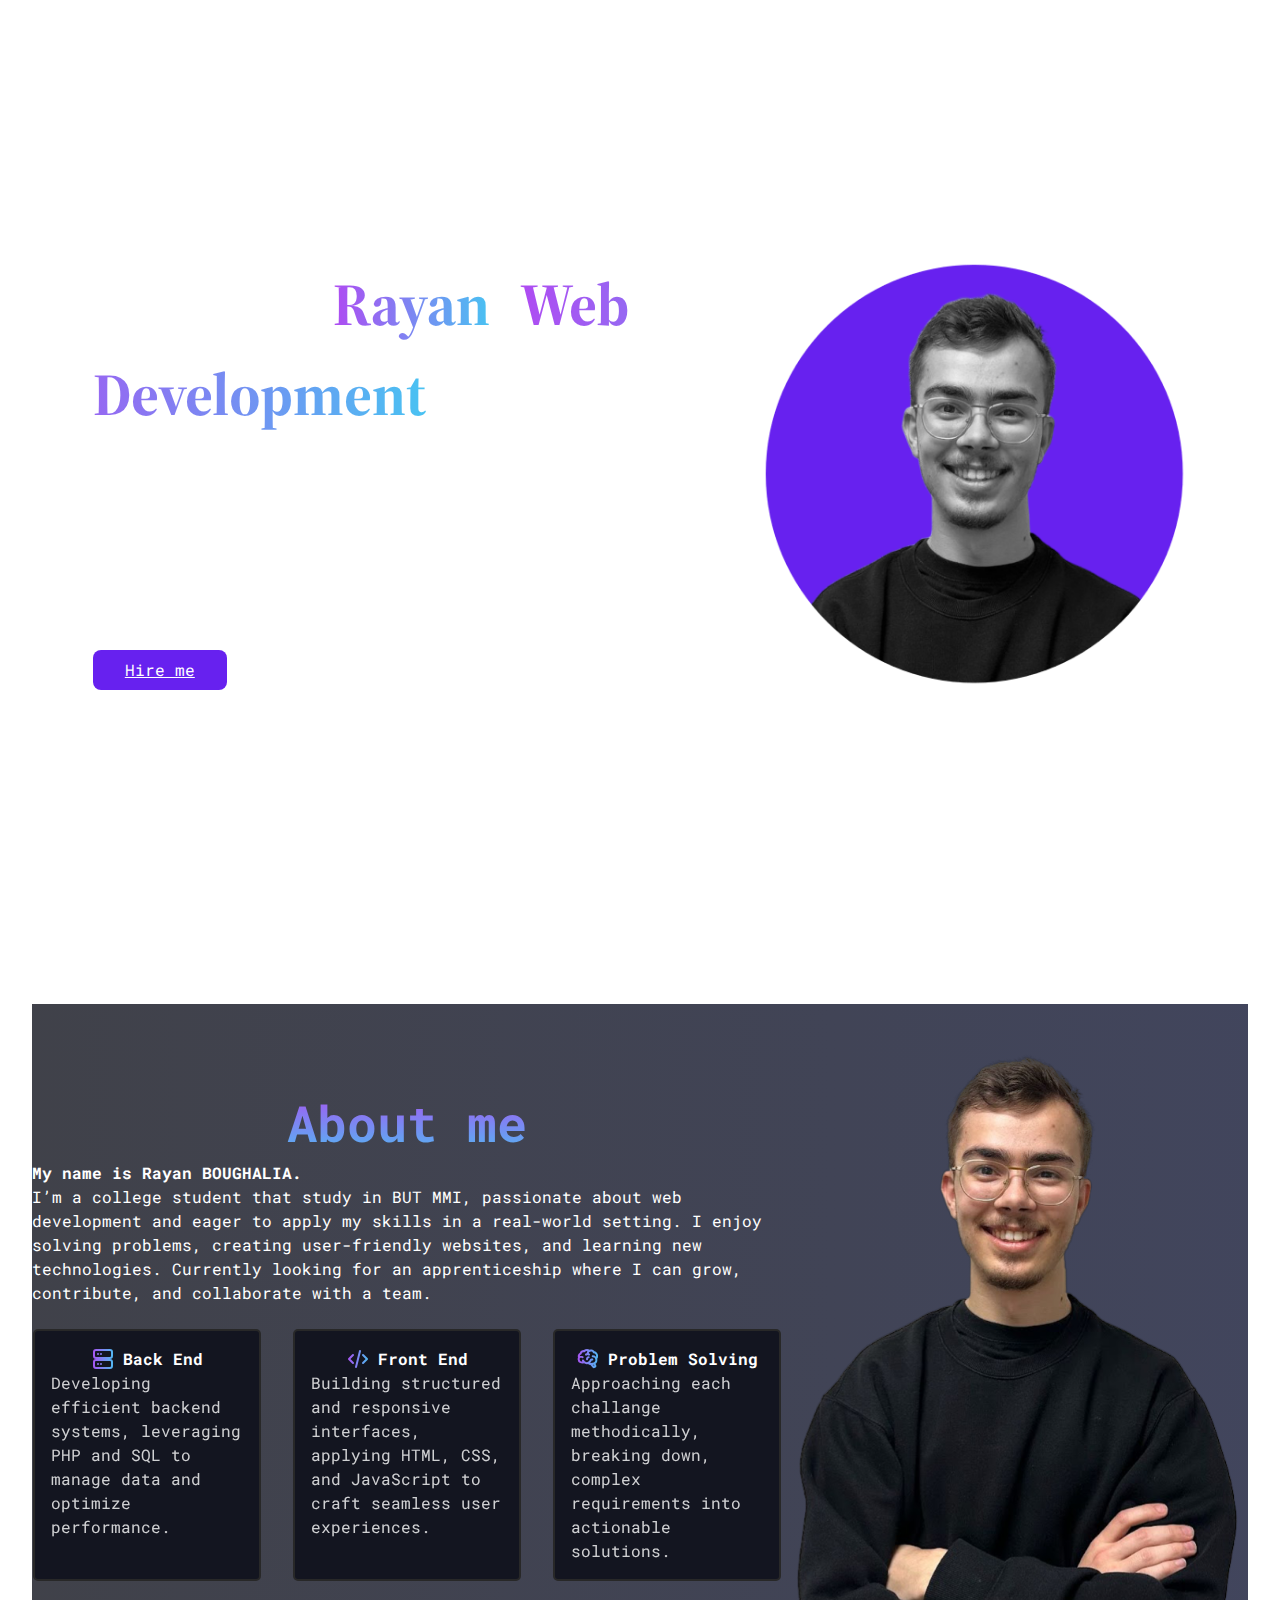
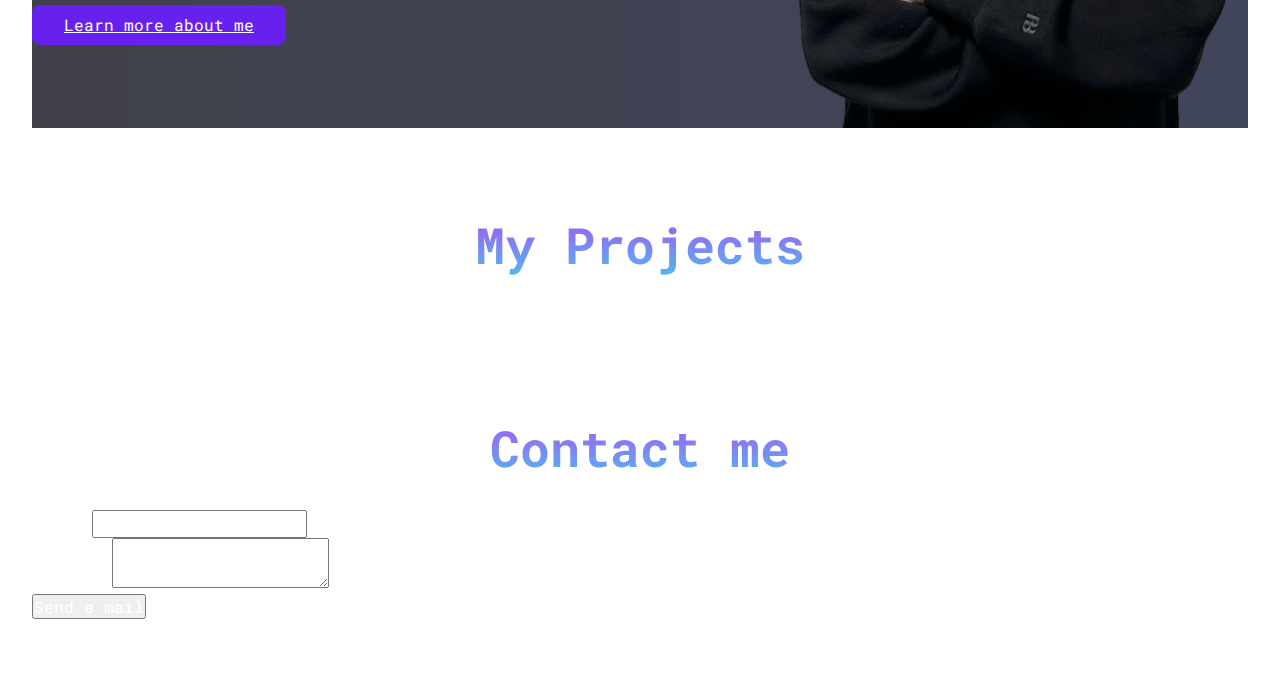
==== index.html @ ffed388d "first commit" ====
<!DOCTYPE html>
<html lang="en">
  <head>
    <meta charset="UTF-8" />
    <meta name="viewport" content="width=device-width, initial-scale=1.0" />

    <link rel="preconnect" href="https://fonts.googleapis.com" />
    <link rel="preconnect" href="https://fonts.gstatic.com" crossorigin />
    <link
      href="https://fonts.googleapis.com/css2?family=Roboto+Mono:ital,wght@0,100..700;1,100..700&family=Source+Serif+4:ital,opsz,wght@0,8..60,200..900;1,8..60,200..900&display=swap"
      rel="stylesheet"
    />

    <link rel="stylesheet" href="css/style.css" />
    <script src="js/main.js"></script>

    <link
      rel="shortcut icon"
      href="/assets/images/profile_picture.png"
      type="image/x-icon"
    />

    <title>Rayan BOUGHALIA / Portfolio</title>
  </head>
  <body>
    <header>
      <h1>Rayan BOUGHALIA <span>/ Portfolio</span></h1>
      <nav>
        <ul>
          <li><a href="#home">Home</a></li>
          <li><a href="#about">About</a></li>
          <li><a href="#works">Works</a></li>
          <li><a href="#contact-me">Contact</a></li>
        </ul>
      </nav>
    </header>
    <main>
      <section id="main-hero">
        <div id="hero-info">
          <h2>
            Hi! I'm <span>Rayan</span>,<span>Web Development</span> Student in
            MMI
          </h2>
          <p>
            Passionate about building clean, interactive, and user-friendly
            websites. Looking for a web development apprenticeship to grow my
            skills
          </p>
          <a class="cta" id="hire-me" href="#contact-me">Hire me</a>
        </div>
        <figure id="hero-img">
          <img
            src="/assets/images/profile_picture.png"
            alt="Profile picture of Rayan Boughalia"
          />
        </figure>
      </section>
      <section id="about-me">
        <div id="about_me-info">
          <h2 class="title">About me</h2>
          <h3>My name is Rayan BOUGHALIA.</h3>
          <p>
            I’m a college student that study in BUT MMI, passionate about web
            development and eager to apply my skills in a real-world setting. I
            enjoy solving problems, creating user-friendly websites, and
            learning new technologies. Currently looking for an apprenticeship
            where I can grow, contribute, and collaborate with a team.
          </p>
          <div id="hard-skills">
            <div id="back-end">
              <h3><span class="jam--database"></span>Back End</h3>
              <p>
                Developing efficient backend systems, leveraging PHP and SQL to
                manage data and optimize performance.
              </p>
            </div>
            <div id="front-end">
              <h3><span class="tabler--code"></span>Front End</h3>
              <p>
                Building structured and responsive interfaces, applying HTML,
                CSS, and JavaScript to craft seamless user experiences.
              </p>
            </div>
            <div id="problem-solving">
              <h3><span class="mdi--brain"></span>Problem Solving</h3>
              <p>
                Approaching each challange methodically, breaking down, complex
                requirements into actionable solutions.
              </p>
            </div>
          </div>
          <a class="cta" href="aboutme.html">Learn more about me</a>
        </div>
        <figure>
          <img src="assets/images/photo pro prise taille bobg.png" alt="" />
        </figure>
      </section>
      <section id="projects">
        <h2 class="title">My Projects</h2>
        <div class="project-preview">
          <figure><img src="" alt="" /></figure>
          <h3>Diversiterre</h3>
          <p>
            For a university project, I created a website to help the
            Diversiterre assiocation expand its media reach.
          </p>
        </div>
        <div class="project-preview">
          <figure><img src="" alt="" /></figure>
          <h3></h3>
          <p></p>
        </div>
        <div class="project-preview">
          <figure><img src="" alt="" /></figure>
          <h3></h3>
          <p></p>
        </div>
      </section>
      <section id="contact-me">
        <h2 class="title">Contact me</h2>
        <div id="github"></div>
        <div id="linkedin"></div>
        <div id="codepen"></div>
        <form <!-- action="https://mail.google.com/mail/?view=cm&fs=1&" -->
          onsubmite="" method="get" class="form-example" target="_blank" >
          <input type="text" name="view" value="cm" style="display: none" />
          <input
            type="email"
            name="to"
            value="rayan.boughalia@gmail.com"
            id="name"
            style="display: none"
          />
          <div class="form-example">
            <label for="to">Email</label>
            <input type="email" name="to" id="name" required />
          </div>
          <div class="form-example" style="display: none">
            <label for="su">subject</label>
            <input
              type="text"
              name="su"
              id="email"
              value="Portfolio CONTACT FORM MSG"
            />
          </div>
          <div class="form-example">
            <label for="body">Message</label>
            <textarea name="body" id="msg" required></textarea>
          </div>
          <div class="form-example">
            <input type="submit" value="Send a mail" />
          </div>
        </form>
      </section>
    </main>
    <footer></footer>
  </body>
</html>
---- css/style.css ----
/*
  Josh's Custom CSS Reset
  https://www.joshwcomeau.com/css/custom-css-reset/
*/

*,
*::before,
*::after {
    box-sizing: border-box;
}

* {
    margin: 0;
    padding: 0;
}

body {
    line-height: 1.5;
    -webkit-font-smoothing: antialiased;
}

img,
picture,
video,
canvas,
svg {
    display: block;
    max-width: 100%;
}

input,
button,
textarea,
select {
    font: inherit;
}

p,
h1,
h2,
h3,
h4,
h5,
h6 {
    overflow-wrap: break-word;
    font-size: 1rem;
}

p {
    text-wrap: pretty;
}

h1,
h2,
h3,
h4,
h5,
h6 {
    text-wrap: balance;
}

#root,
#__next {
    isolation: isolate;
}

:root {
    /* COLORS */
    /* neutrals */
    --cls-white: #ffff;

    /* TYPOGRAPHY */
    --ff-primary: 'Roboto Mono', sans-serif;
    --ff-second: 'Source Serif 4', sans-serif;

    /* font weight */
    --fw-thin: 300;
    --fw-regular: 500;

}

* {
    color: var(--cls-white);
    font-family: var(--ff-primary);
}

.jam--database {
    display: inline-block;
    width: 24px;
    height: 24px;
    --svg: url("data:image/svg+xml,%3Csvg xmlns='http://www.w3.org/2000/svg' viewBox='-2 -2 24 24'%3E%3Cpath fill='%23000' d='M3 12a1 1 0 0 0-1 1v4a1 1 0 0 0 1 1h14a1 1 0 0 0 1-1v-4a1 1 0 0 0-1-1zm0-2a3 3 0 0 1-3-3V3a3 3 0 0 1 3-3h14a3 3 0 0 1 3 3v4a3 3 0 0 1-3 3a3 3 0 0 1 3 3v4a3 3 0 0 1-3 3H3a3 3 0 0 1-3-3v-4a3 3 0 0 1 3-3m0-8a1 1 0 0 0-1 1v4a1 1 0 0 0 1 1h14a1 1 0 0 0 1-1V3a1 1 0 0 0-1-1zm2 4a1 1 0 1 1 0-2a1 1 0 0 1 0 2m3 0a1 1 0 1 1 0-2a1 1 0 0 1 0 2m0 10a1 1 0 1 1 0-2a1 1 0 0 1 0 2m-3 0a1 1 0 1 1 0-2a1 1 0 0 1 0 2'/%3E%3C/svg%3E");
    background-color: currentColor;
    background-image: linear-gradient(90deg, #AF4BF2, #49C2F2);
    -webkit-mask-image: var(--svg);
    mask-image: var(--svg);
    -webkit-mask-repeat: no-repeat;
    mask-repeat: no-repeat;
    -webkit-mask-size: 100% 100%;
    mask-size: 100% 100%;
}

.mdi--brain {
    display: inline-block;
    width: 24px;
    height: 24px;
    --svg: url("data:image/svg+xml,%3Csvg xmlns='http://www.w3.org/2000/svg' viewBox='0 0 24 24'%3E%3Cpath fill='%23000' d='M21.33 12.91c.09 1.55-.62 3.04-1.89 3.95l.77 1.49c.23.45.26.98.06 1.45c-.19.47-.58.84-1.06 1l-.79.25a1.69 1.69 0 0 1-1.86-.55L14.44 18c-.89-.15-1.73-.53-2.44-1.1c-.5.15-1 .23-1.5.23c-.88 0-1.76-.27-2.5-.79c-.53.16-1.07.23-1.62.22c-.79.01-1.57-.15-2.3-.45a4.1 4.1 0 0 1-2.43-3.61c-.08-.72.04-1.45.35-2.11c-.29-.75-.32-1.57-.07-2.33C2.3 7.11 3 6.32 3.87 5.82c.58-1.69 2.21-2.82 4-2.7c1.6-1.5 4.05-1.66 5.83-.37c.42-.11.86-.17 1.3-.17c1.36-.03 2.65.57 3.5 1.64c2.04.53 3.5 2.35 3.58 4.47c.05 1.11-.25 2.2-.86 3.13c.07.36.11.72.11 1.09m-5-1.41c.57.07 1.02.5 1.02 1.07a1 1 0 0 1-1 1h-.63c-.32.9-.88 1.69-1.62 2.29c.25.09.51.14.77.21c5.13-.07 4.53-3.2 4.53-3.25a2.59 2.59 0 0 0-2.69-2.49a1 1 0 0 1-1-1a1 1 0 0 1 1-1c1.23.03 2.41.49 3.33 1.3c.05-.29.08-.59.08-.89c-.06-1.24-.62-2.32-2.87-2.53c-1.25-2.96-4.4-1.32-4.4-.4c-.03.23.21.72.25.75a1 1 0 0 1 1 1c0 .55-.45 1-1 1c-.53-.02-1.03-.22-1.43-.56c-.48.31-1.03.5-1.6.56c-.57.05-1.04-.35-1.07-.9a.97.97 0 0 1 .88-1.1c.16-.02.94-.14.94-.77c0-.66.25-1.29.68-1.79c-.92-.25-1.91.08-2.91 1.29C6.75 5 6 5.25 5.45 7.2C4.5 7.67 4 8 3.78 9c1.08-.22 2.19-.13 3.22.25c.5.19.78.75.59 1.29c-.19.52-.77.78-1.29.59c-.73-.32-1.55-.34-2.3-.06c-.32.27-.32.83-.32 1.27c0 .74.37 1.43 1 1.83c.53.27 1.12.41 1.71.4q-.225-.39-.39-.81a1.038 1.038 0 0 1 1.96-.68c.4 1.14 1.42 1.92 2.62 2.05c1.37-.07 2.59-.88 3.19-2.13c.23-1.38 1.34-1.5 2.56-1.5m2 7.47l-.62-1.3l-.71.16l1 1.25zm-4.65-8.61a1 1 0 0 0-.91-1.03c-.71-.04-1.4.2-1.93.67c-.57.58-.87 1.38-.84 2.19a1 1 0 0 0 1 1c.57 0 1-.45 1-1c0-.27.07-.54.23-.76c.12-.1.27-.15.43-.15c.55.03 1.02-.38 1.02-.92'/%3E%3C/svg%3E");
    background-color: currentColor;
    background-image: linear-gradient(90deg, #AF4BF2, #49C2F2);
    -webkit-mask-image: var(--svg);
    mask-image: var(--svg);
    -webkit-mask-repeat: no-repeat;
    mask-repeat: no-repeat;
    -webkit-mask-size: 100% 100%;
    mask-size: 100% 100%;
}

.tabler--code {
    display: inline-block;
    width: 24px;
    height: 24px;
    --svg: url("data:image/svg+xml,%3Csvg xmlns='http://www.w3.org/2000/svg' viewBox='0 0 24 24'%3E%3Cpath fill='none' stroke='%23000' stroke-linecap='round' stroke-linejoin='round' stroke-width='2' d='m7 8l-4 4l4 4m10-8l4 4l-4 4M14 4l-4 16'/%3E%3C/svg%3E");
    background-color: currentColor;
    background-image: linear-gradient(90deg, #AF4BF2, #49C2F2);
    -webkit-mask-image: var(--svg);
    mask-image: var(--svg);
    -webkit-mask-repeat: no-repeat;
    mask-repeat: no-repeat;
    -webkit-mask-size: 100% 100%;
    mask-size: 100% 100%;
}

body {
    background-image: url("../assets/images/bg.jpg");
    background-repeat: no-repeat;
    background-size: cover;
}

header {
    display: flex;
    justify-content: space-between;
    padding: 1.5rem 3rem;
}

header h1,
header nav {
    width: fit-content;
}

header h1 {
    font-weight: var(--fw-regular);
}

header span {
    font-weight: var(--fw-thin);
}

nav ul {
    display: flex;
    gap: 5rem;
    padding: 0;
}

nav li {
    list-style: none;
}

nav a {
    text-decoration: none;
}

main {
    display: flex;
    flex-direction: column;
    gap: 5rem;
    margin: 4rem 2rem;
}

main section {
    margin: auto;
}

#about-me,
#projects,
#contact-me {
    width: 100%;
}

#main-hero {
    margin-top: -7rem;
    height: 100vh;
    display: flex;
    justify-content: space-around;
    align-items: center;
}

#hero-img {
    width: 35%;
}

#hero-info {
    width: 45%;
    display: flex;
    flex-direction: column;
    gap: 2rem;
}

#hero-info h2 {
    font-size: 3.125rem;
}

#hero-info span {
    font-family: var(--ff-second);
    font-size: 3.75rem;
    background-image: linear-gradient(90deg, #AF4BF2, #49C2F2);
    background-clip: text;
    -webkit-background-clip: text;
    -webkit-text-fill-color: transparent;
}

.cta,
#hire-me {
    display: flex;
    justify-content: center;
    align-items: center;
    padding: .5rem 2rem;
    border-radius: .5rem;
    background-color: #6721ef;
    width: fit-content;
}

#about-me {
    display: grid;
    grid-template-columns: auto auto;
    align-items: center;
    justify-content: space-around;
    background-image: linear-gradient(90deg, rgba(0, 2, 13, 0.75), rgba(2, 7, 38, 0.75));
}

#about_me-info {
    max-width: 750px;
}

.title,
#about-me h2 {
    text-align: center;
    font-family: var(--ff-primary);
    font-size: 3.125rem;
    background-image: linear-gradient(180deg, #AF4BF2, #49C2F2);
    background-clip: text;
    -webkit-background-clip: text;
    -webkit-text-fill-color: transparent;
}

#hard-skills {
    display: flex;
    justify-content: center;
    gap: 2rem;
}

#back-end,
#front-end,
#problem-solving {
    max-width: 14.25rem;
    padding: 1rem;
    border-radius: 5px;
    background-color: #131520;
    border: 2px solid #282828;
}

#back-end h3,
#front-end h3,
#problem-solving h3 {
    display: flex;
    gap: .5rem;
    align-items: center;
    justify-content: center;
}

#back-end p,
#front-end p,
#problem-solving p {
    opacity: 80%;
}

#hard-skills {
    margin: 1.5rem 0;
}
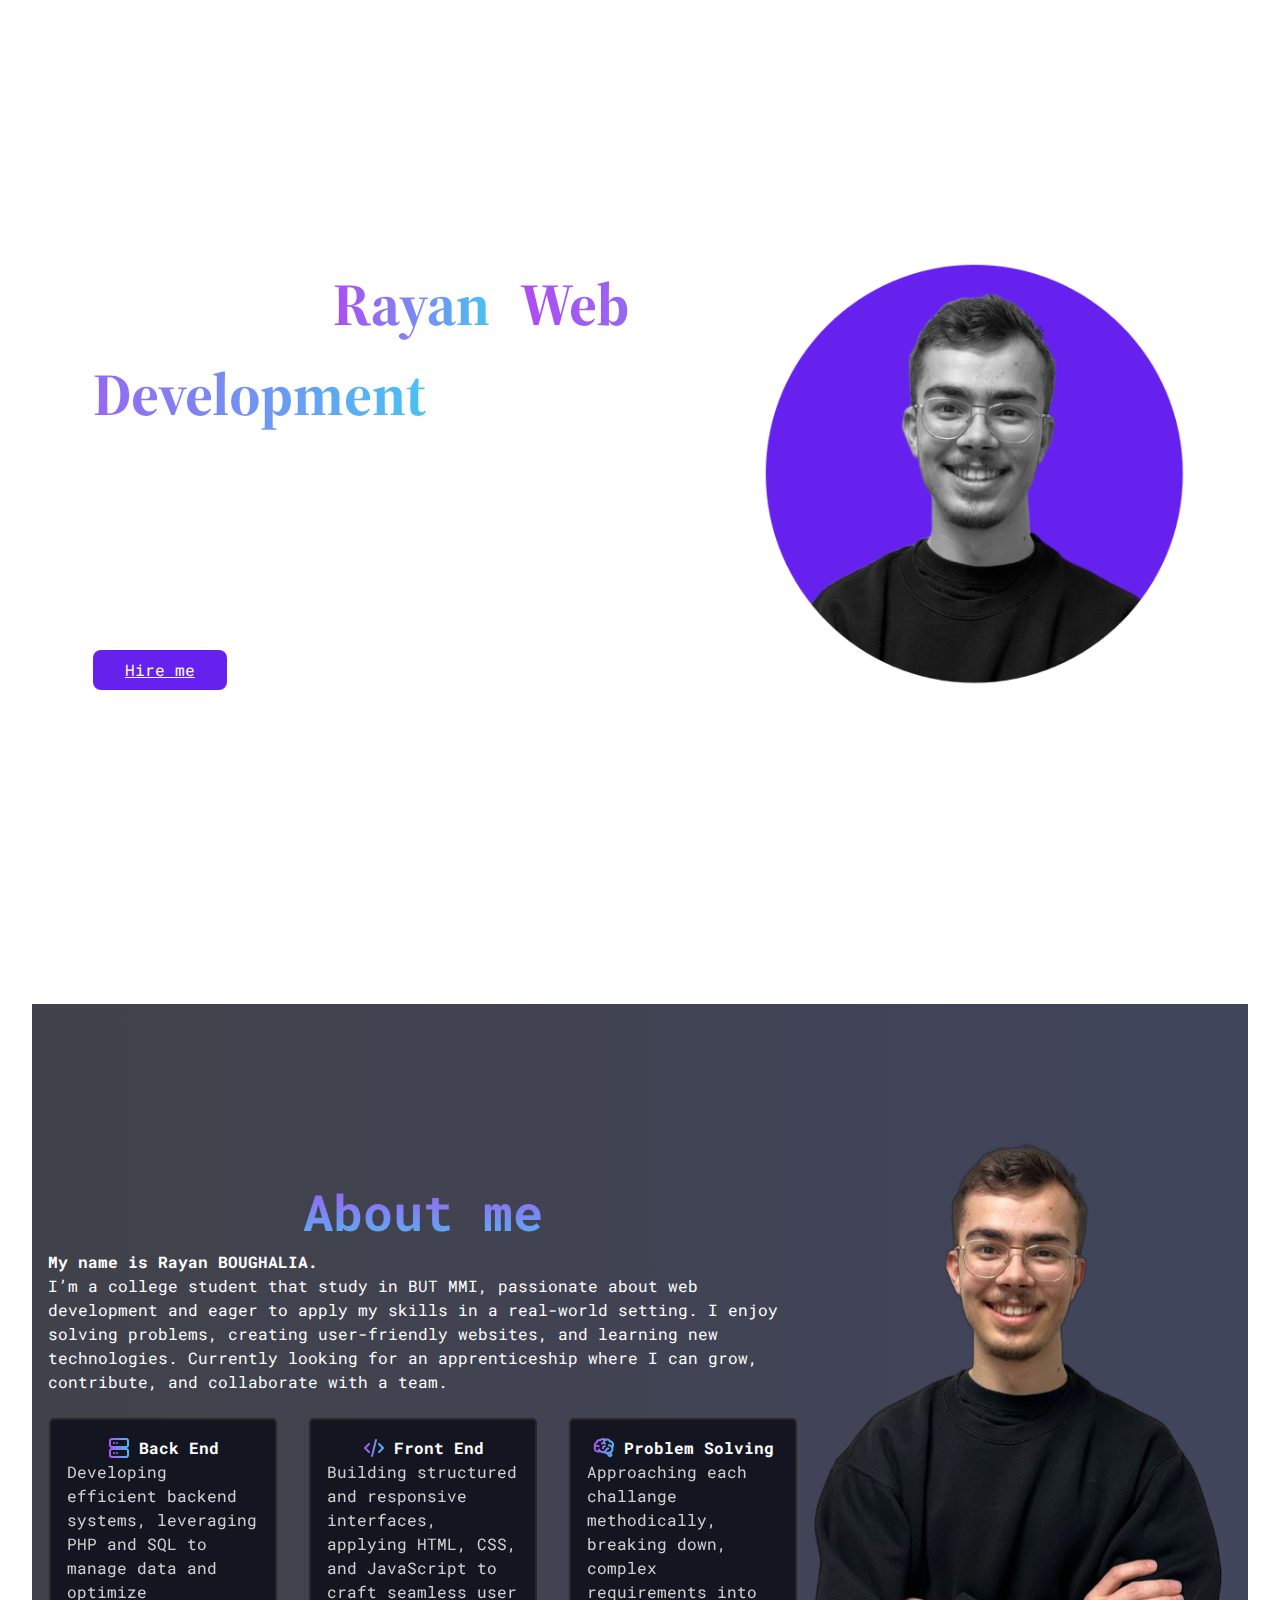
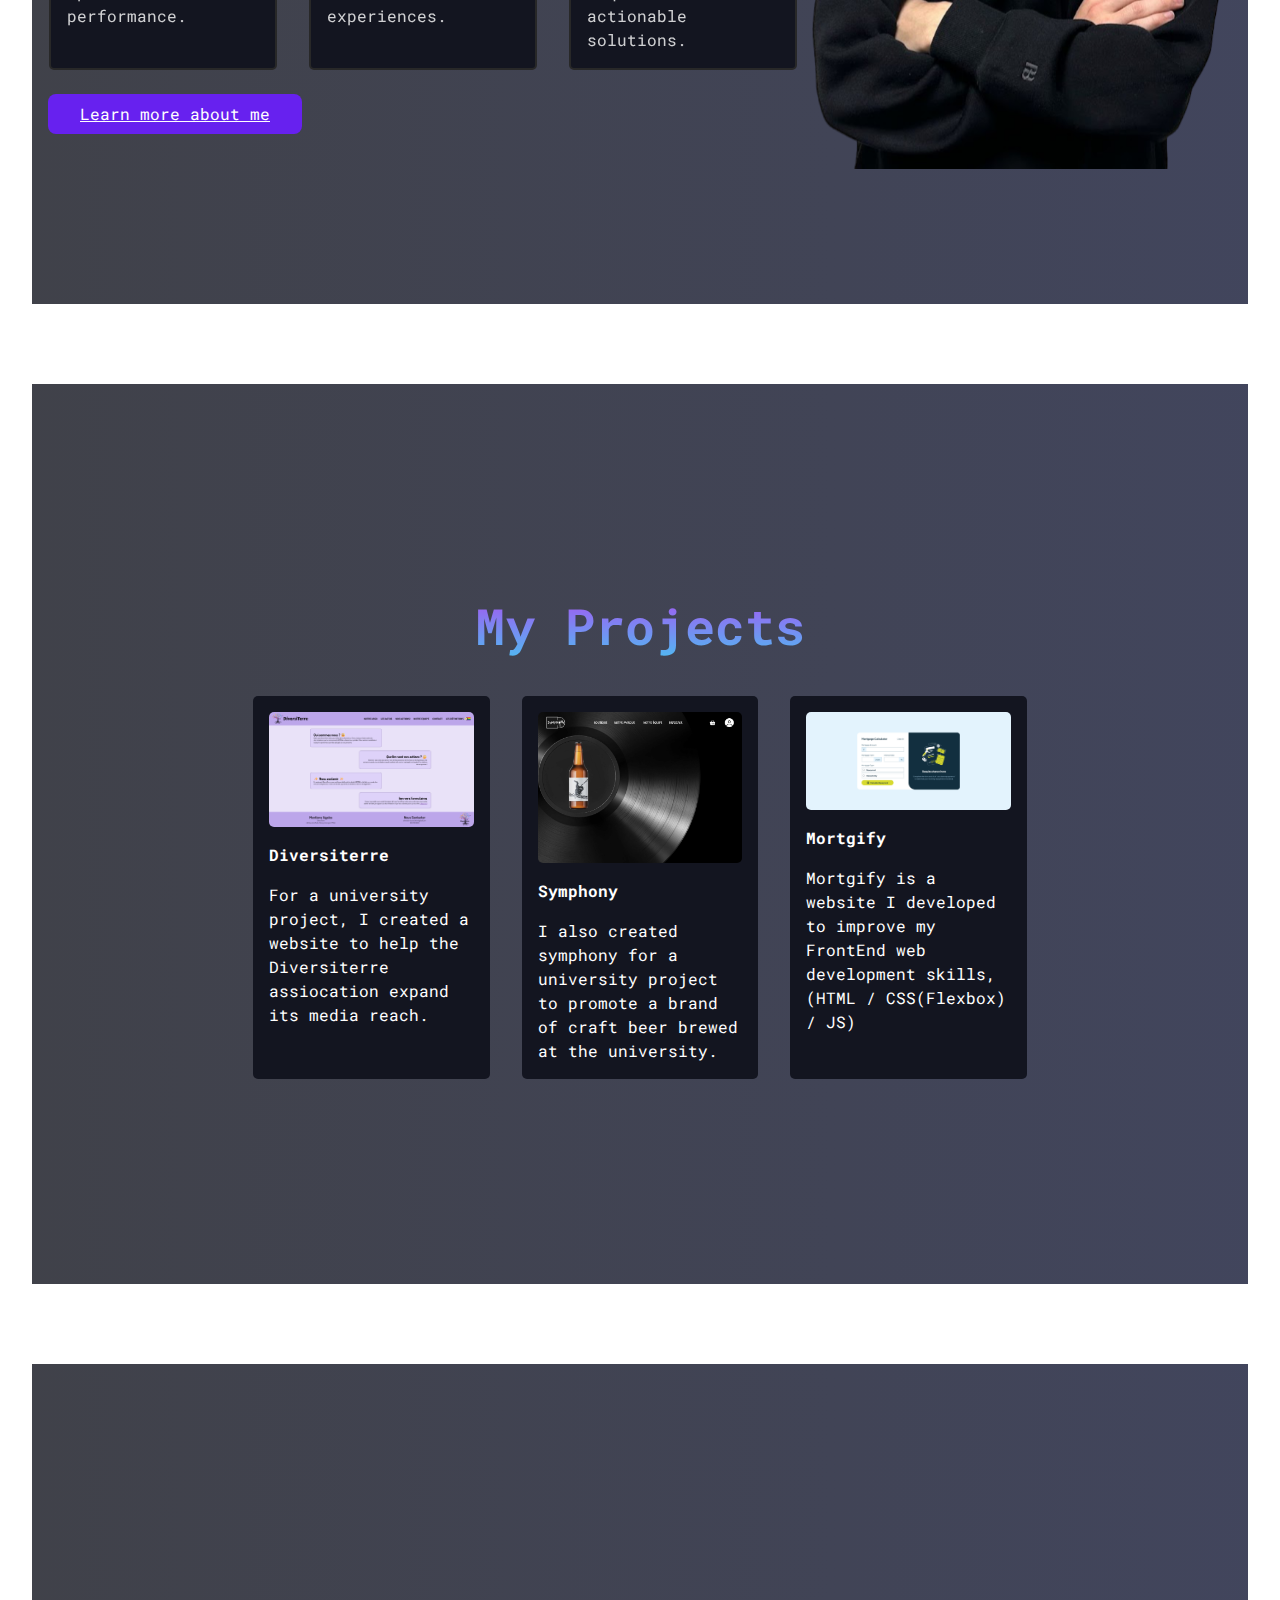
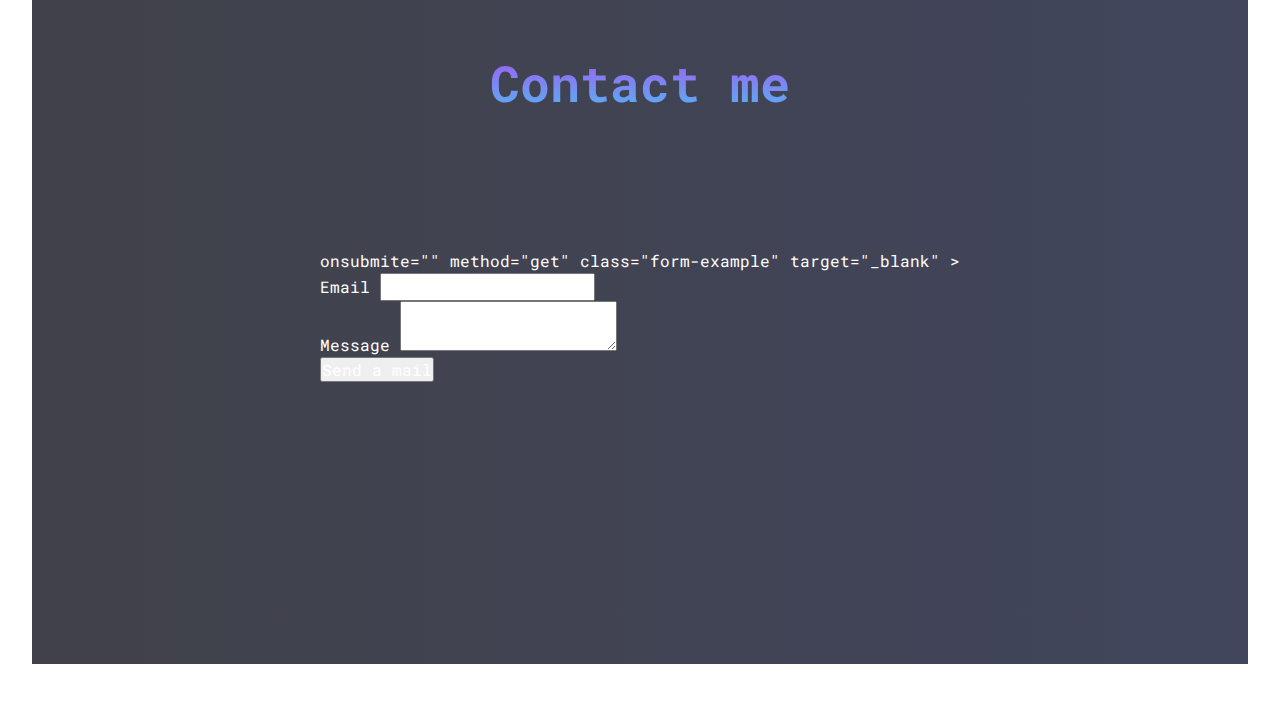
==== commit 17c360eb: "Add project section with previews and style adjustments" ====
--- a/index.html
+++ b/index.html
@@ -97,23 +97,46 @@
       </section>
       <section id="projects">
         <h2 class="title">My Projects</h2>
-        <div class="project-preview">
-          <figure><img src="" alt="" /></figure>
-          <h3>Diversiterre</h3>
-          <p>
-            For a university project, I created a website to help the
-            Diversiterre assiocation expand its media reach.
-          </p>
-        </div>
-        <div class="project-preview">
-          <figure><img src="" alt="" /></figure>
-          <h3></h3>
-          <p></p>
-        </div>
-        <div class="project-preview">
-          <figure><img src="" alt="" /></figure>
-          <h3></h3>
-          <p></p>
+        <div id="project-previews">
+          <div class="project-preview">
+            <figure>
+              <img
+                src="assets/images/Screenshot 2025-03-21 at 21-49-03 DiversiTerre.png"
+                alt=""
+              />
+            </figure>
+            <h3>Diversiterre</h3>
+            <p>
+              For a university project, I created a website to help the
+              Diversiterre assiocation expand its media reach.
+            </p>
+          </div>
+          <div class="project-preview">
+            <figure>
+              <img
+                src="assets/images/Capture d'écran 2025-03-21 215159.png"
+                alt=""
+              />
+            </figure>
+            <h3>Symphony</h3>
+            <p>
+              I also created symphony for a university project to promote a brand
+              of craft beer brewed at the university.
+            </p>
+          </div>
+          <div class="project-preview">
+            <figure>
+              <img
+                src="assets/images/Screenshot 2025-03-21 at 21-53-25 Mortgify.png"
+                alt=""
+              />
+            </figure>
+            <h3>Mortgify</h3>
+            <p>
+              Mortgify is a website I developed to improve my FrontEnd web
+              development skills, (HTML / CSS(Flexbox) / JS)
+            </p>
+          </div>
         </div>
       </section>
       <section id="contact-me">
--- a/css/style.css
+++ b/css/style.css
@@ -229,6 +229,8 @@
 }
 
 #about-me {
+    height: 100vh;
+    padding: 1rem;
     display: grid;
     grid-template-columns: auto auto;
     align-items: center;
@@ -284,4 +286,48 @@
 
 #hard-skills {
     margin: 1.5rem 0;
+}
+
+#projects {
+    height: 100vh;
+    padding: 1rem;
+    display: flex;
+    flex-direction: column;
+    gap: 2rem;
+    justify-content: center;
+    align-items: center;
+    background-image: linear-gradient(90deg, rgba(0, 2, 13, 0.75), rgba(2, 7, 38, 0.75));
+}
+
+#project-previews {
+    display: flex;
+    flex-wrap: wrap;
+    gap: 2rem;
+    justify-content: center;
+}
+
+.project-preview {
+    max-width: 20%;
+    display: flex;
+    flex-direction: column;
+    gap: 1rem;
+    padding: 1rem;
+    border-radius: 5px;
+    background-color: #131520;
+}
+
+.project-preview img {
+    width: 100%;
+    border-radius: 5px;
+}
+
+#contact-me {
+    height: 100vh;
+    padding: 1rem;
+    display: flex;
+    flex-direction: column;
+    gap: 2rem;
+    justify-content: center;
+    align-items: center;
+    background-image: linear-gradient(90deg, rgba(0, 2, 13, 0.75), rgba(2, 7, 38, 0.75));
 }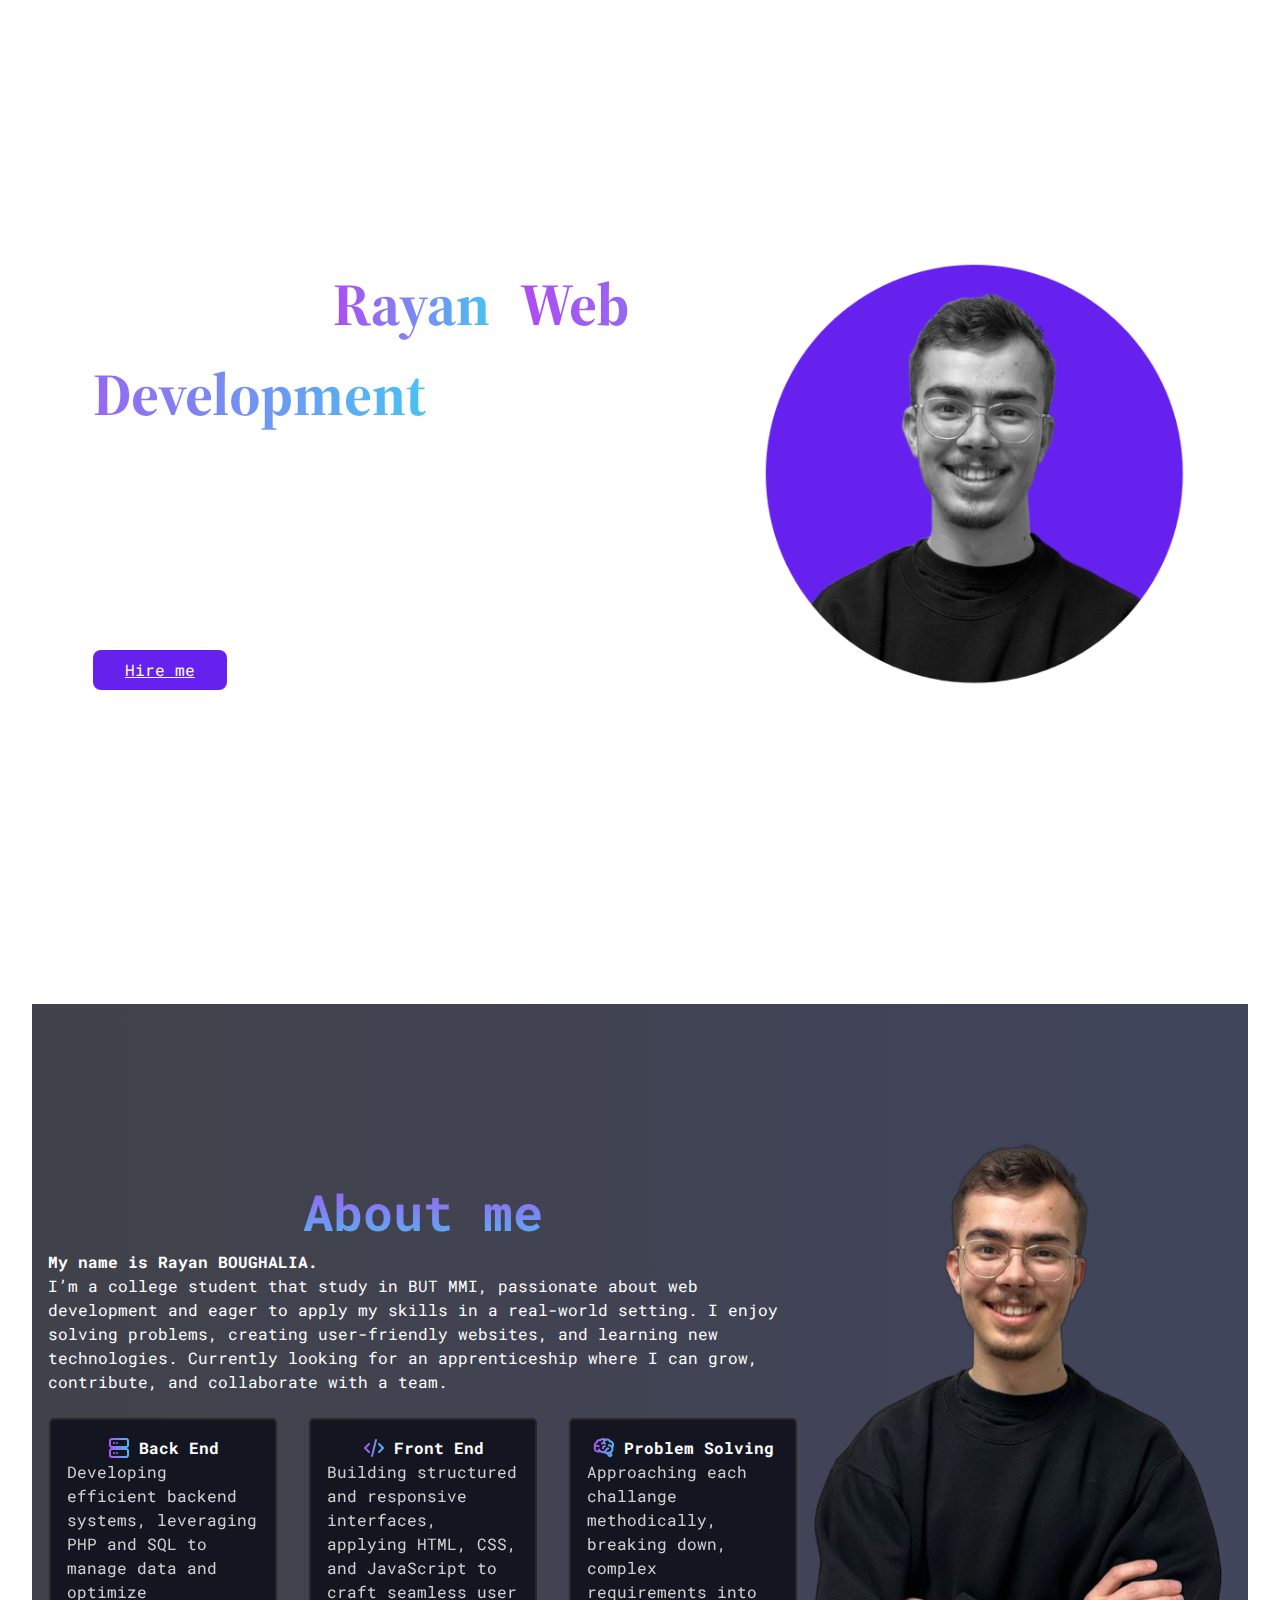
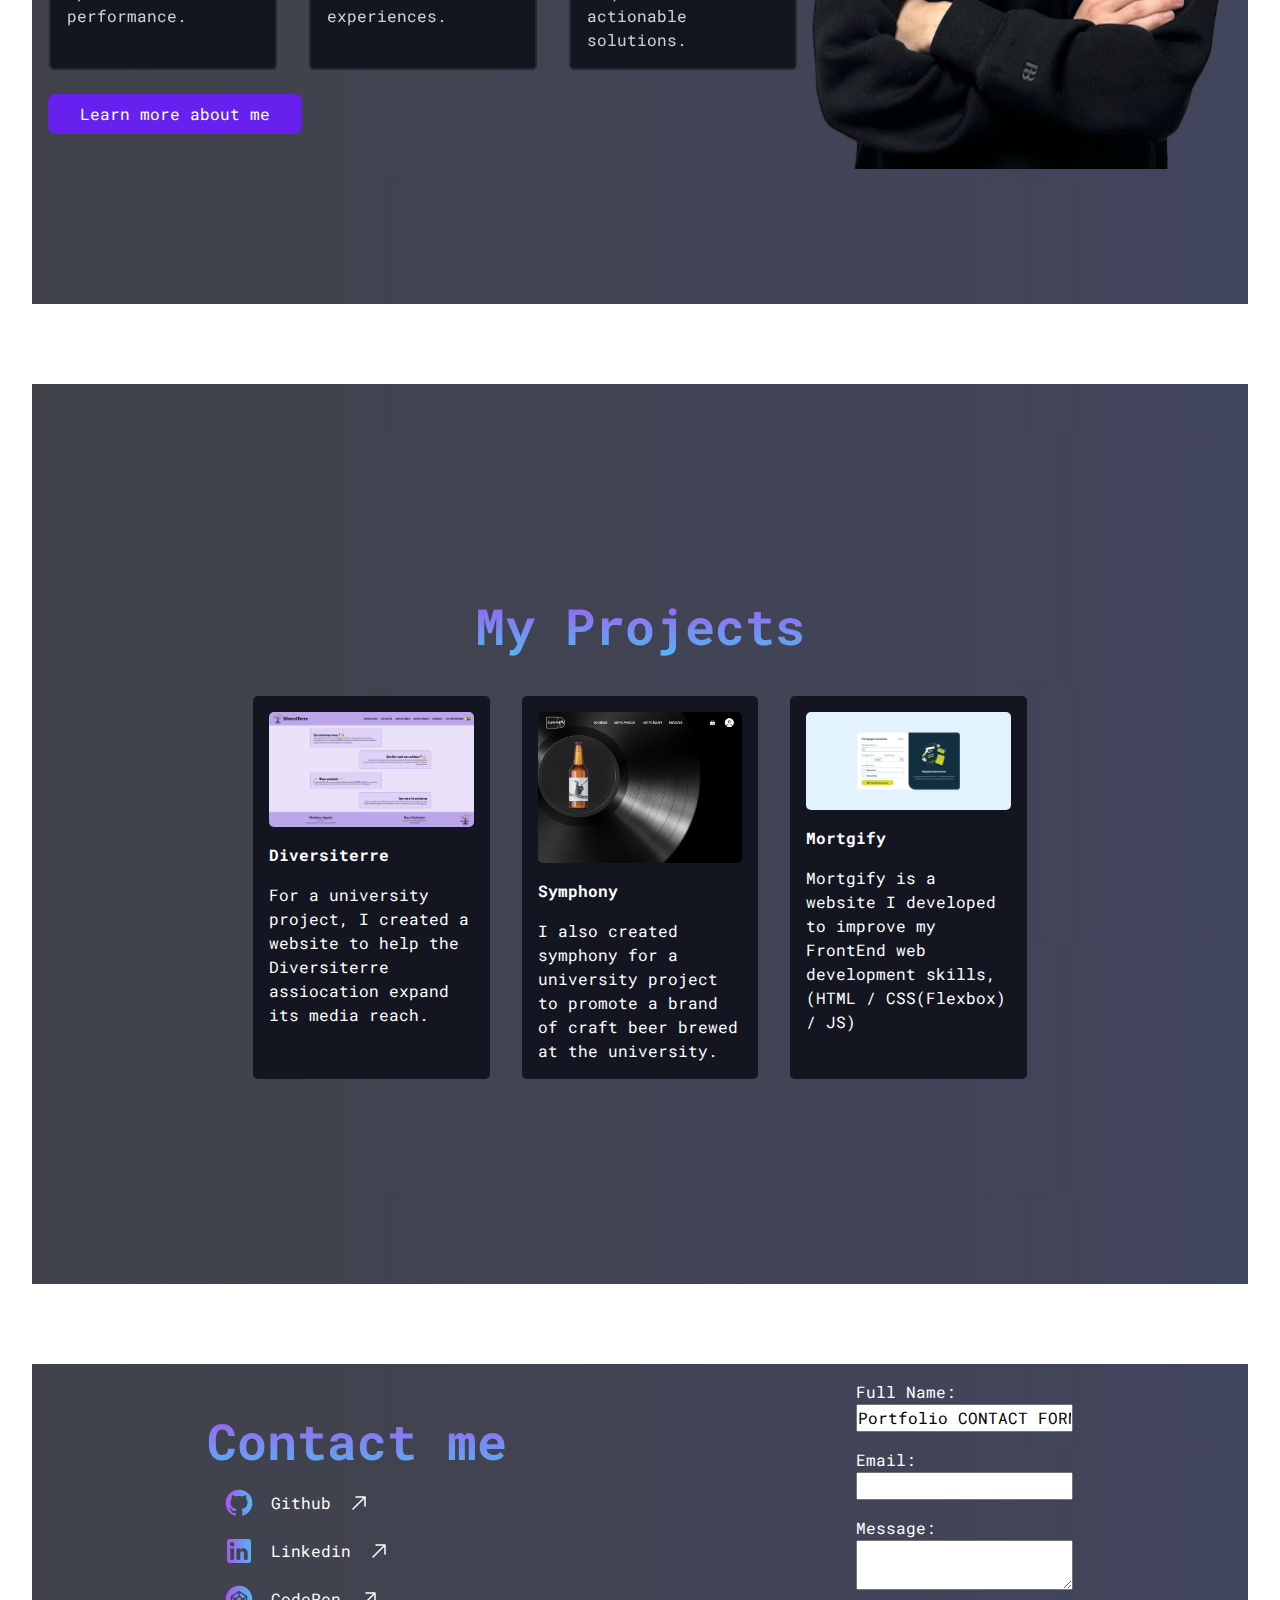
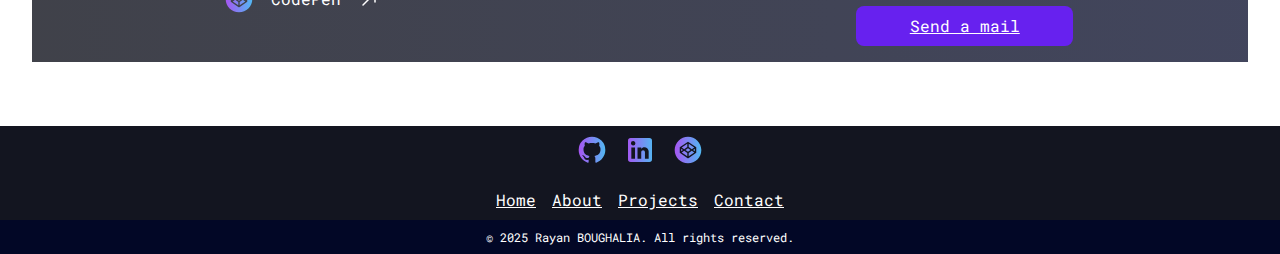
==== commit d386de68: "Enhance contact section with social links and update button interactions" ====
--- a/index.html
+++ b/index.html
@@ -89,7 +89,9 @@
               </p>
             </div>
           </div>
-          <a class="cta" href="aboutme.html">Learn more about me</a>
+          <a class="cta" onclick="alert('Comming Soon 😁!')"
+            >Learn more about me</a
+          >
         </div>
         <figure>
           <img src="assets/images/photo pro prise taille bobg.png" alt="" />
@@ -120,8 +122,8 @@
             </figure>
             <h3>Symphony</h3>
             <p>
-              I also created symphony for a university project to promote a brand
-              of craft beer brewed at the university.
+              I also created symphony for a university project to promote a
+              brand of craft beer brewed at the university.
             </p>
           </div>
           <div class="project-preview">
@@ -140,12 +142,37 @@
         </div>
       </section>
       <section id="contact-me">
-        <h2 class="title">Contact me</h2>
-        <div id="github"></div>
-        <div id="linkedin"></div>
-        <div id="codepen"></div>
-        <form <!-- action="https://mail.google.com/mail/?view=cm&fs=1&" -->
-          onsubmite="" method="get" class="form-example" target="_blank" >
+        <div id="left">
+          <h2 class="title">Contact me</h2>
+          <div id="github">
+            <a target="_blank" href="https://github.com/Ryn-Bghl">
+              <span class="mdi--github"></span>Github
+              <span class="solar--arrow-right-up-linear"></span>
+            </a>
+          </div>
+          <div id="linkedin">
+            <a
+              target="_blank"
+              href="https://www.linkedin.com/in/rayan-boughalia"
+            >
+              <span class="mdi--linkedin"></span>Linkedin
+              <span class="solar--arrow-right-up-linear"></span>
+            </a>
+          </div>
+          <div id="codepen">
+            <a target="_blank" href="https://codepen.io/_Duck-Noris_">
+              <span class="mdi--codepen"></span>CodePen
+              <span class="solar--arrow-right-up-linear"></span>
+            </a>
+          </div>
+        </div>
+        <form
+          action="https://mail.google.com/mail/?view=cm&fs=1&"
+          onsubmite=""
+          method="get"
+          class="form-example"
+          target="_blank"
+        >
           <input type="text" name="view" value="cm" style="display: none" />
           <input
             type="email"
@@ -155,11 +182,7 @@
             style="display: none"
           />
           <div class="form-example">
-            <label for="to">Email</label>
-            <input type="email" name="to" id="name" required />
-          </div>
-          <div class="form-example" style="display: none">
-            <label for="su">subject</label>
+            <label for="su">Full Name:</label>
             <input
               type="text"
               name="su"
@@ -168,15 +191,53 @@
             />
           </div>
           <div class="form-example">
-            <label for="body">Message</label>
+            <label for="to">Email:</label>
+            <input type="email" name="to" id="name" required />
+          </div>
+          <div class="form-example">
+            <label for="body">Message:</label>
             <textarea name="body" id="msg" required></textarea>
           </div>
           <div class="form-example">
-            <input type="submit" value="Send a mail" />
+            <input onclick="alert('Comming Soon 😁!')" type="button" value="Send a mail" />
+            <!-- <input type="submit" value="Send a mail" /> -->
           </div>
         </form>
       </section>
     </main>
-    <footer></footer>
+    <footer>
+      <div id="networks">
+        <ul>
+          <li>
+            <a target="_blank" href="https://github.com/Ryn-Bghl"
+              ><span class="mdi--github"></span
+            ></a>
+          </li>
+          <li>
+            <a
+              target="_blank"
+              href="https://www.linkedin.com/in/rayan-boughalia"
+              ><span class="mdi--linkedin"></span
+            ></a>
+          </li>
+          <li>
+            <a target="_blank" href="https://codepen.io/_Duck-Noris_"
+              ><span class="mdi--codepen"></span
+            ></a>
+          </li>
+        </ul>
+      </div>
+      <div id="usefull-links">
+        <ul>
+          <li><a href="#">Home</a></li>
+          <li><a href="#">About</a></li>
+          <li><a href="#">Projects</a></li>
+          <li><a href="#">Contact</a></li>
+        </ul>
+      </div>
+      <div id="bottom">
+        <p>© 2025 Rayan BOUGHALIA. All rights reserved.</p>
+      </div>
+    </footer>
   </body>
 </html>
--- a/css/style.css
+++ b/css/style.css
@@ -1,3 +1,5 @@
+@import url('./icon.css');
+
 /*
   Josh's Custom CSS Reset
   https://www.joshwcomeau.com/css/custom-css-reset/
@@ -84,51 +86,6 @@
     font-family: var(--ff-primary);
 }
 
-.jam--database {
-    display: inline-block;
-    width: 24px;
-    height: 24px;
-    --svg: url("data:image/svg+xml,%3Csvg xmlns='http://www.w3.org/2000/svg' viewBox='-2 -2 24 24'%3E%3Cpath fill='%23000' d='M3 12a1 1 0 0 0-1 1v4a1 1 0 0 0 1 1h14a1 1 0 0 0 1-1v-4a1 1 0 0 0-1-1zm0-2a3 3 0 0 1-3-3V3a3 3 0 0 1 3-3h14a3 3 0 0 1 3 3v4a3 3 0 0 1-3 3a3 3 0 0 1 3 3v4a3 3 0 0 1-3 3H3a3 3 0 0 1-3-3v-4a3 3 0 0 1 3-3m0-8a1 1 0 0 0-1 1v4a1 1 0 0 0 1 1h14a1 1 0 0 0 1-1V3a1 1 0 0 0-1-1zm2 4a1 1 0 1 1 0-2a1 1 0 0 1 0 2m3 0a1 1 0 1 1 0-2a1 1 0 0 1 0 2m0 10a1 1 0 1 1 0-2a1 1 0 0 1 0 2m-3 0a1 1 0 1 1 0-2a1 1 0 0 1 0 2'/%3E%3C/svg%3E");
-    background-color: currentColor;
-    background-image: linear-gradient(90deg, #AF4BF2, #49C2F2);
-    -webkit-mask-image: var(--svg);
-    mask-image: var(--svg);
-    -webkit-mask-repeat: no-repeat;
-    mask-repeat: no-repeat;
-    -webkit-mask-size: 100% 100%;
-    mask-size: 100% 100%;
-}
-
-.mdi--brain {
-    display: inline-block;
-    width: 24px;
-    height: 24px;
-    --svg: url("data:image/svg+xml,%3Csvg xmlns='http://www.w3.org/2000/svg' viewBox='0 0 24 24'%3E%3Cpath fill='%23000' d='M21.33 12.91c.09 1.55-.62 3.04-1.89 3.95l.77 1.49c.23.45.26.98.06 1.45c-.19.47-.58.84-1.06 1l-.79.25a1.69 1.69 0 0 1-1.86-.55L14.44 18c-.89-.15-1.73-.53-2.44-1.1c-.5.15-1 .23-1.5.23c-.88 0-1.76-.27-2.5-.79c-.53.16-1.07.23-1.62.22c-.79.01-1.57-.15-2.3-.45a4.1 4.1 0 0 1-2.43-3.61c-.08-.72.04-1.45.35-2.11c-.29-.75-.32-1.57-.07-2.33C2.3 7.11 3 6.32 3.87 5.82c.58-1.69 2.21-2.82 4-2.7c1.6-1.5 4.05-1.66 5.83-.37c.42-.11.86-.17 1.3-.17c1.36-.03 2.65.57 3.5 1.64c2.04.53 3.5 2.35 3.58 4.47c.05 1.11-.25 2.2-.86 3.13c.07.36.11.72.11 1.09m-5-1.41c.57.07 1.02.5 1.02 1.07a1 1 0 0 1-1 1h-.63c-.32.9-.88 1.69-1.62 2.29c.25.09.51.14.77.21c5.13-.07 4.53-3.2 4.53-3.25a2.59 2.59 0 0 0-2.69-2.49a1 1 0 0 1-1-1a1 1 0 0 1 1-1c1.23.03 2.41.49 3.33 1.3c.05-.29.08-.59.08-.89c-.06-1.24-.62-2.32-2.87-2.53c-1.25-2.96-4.4-1.32-4.4-.4c-.03.23.21.72.25.75a1 1 0 0 1 1 1c0 .55-.45 1-1 1c-.53-.02-1.03-.22-1.43-.56c-.48.31-1.03.5-1.6.56c-.57.05-1.04-.35-1.07-.9a.97.97 0 0 1 .88-1.1c.16-.02.94-.14.94-.77c0-.66.25-1.29.68-1.79c-.92-.25-1.91.08-2.91 1.29C6.75 5 6 5.25 5.45 7.2C4.5 7.67 4 8 3.78 9c1.08-.22 2.19-.13 3.22.25c.5.19.78.75.59 1.29c-.19.52-.77.78-1.29.59c-.73-.32-1.55-.34-2.3-.06c-.32.27-.32.83-.32 1.27c0 .74.37 1.43 1 1.83c.53.27 1.12.41 1.71.4q-.225-.39-.39-.81a1.038 1.038 0 0 1 1.96-.68c.4 1.14 1.42 1.92 2.62 2.05c1.37-.07 2.59-.88 3.19-2.13c.23-1.38 1.34-1.5 2.56-1.5m2 7.47l-.62-1.3l-.71.16l1 1.25zm-4.65-8.61a1 1 0 0 0-.91-1.03c-.71-.04-1.4.2-1.93.67c-.57.58-.87 1.38-.84 2.19a1 1 0 0 0 1 1c.57 0 1-.45 1-1c0-.27.07-.54.23-.76c.12-.1.27-.15.43-.15c.55.03 1.02-.38 1.02-.92'/%3E%3C/svg%3E");
-    background-color: currentColor;
-    background-image: linear-gradient(90deg, #AF4BF2, #49C2F2);
-    -webkit-mask-image: var(--svg);
-    mask-image: var(--svg);
-    -webkit-mask-repeat: no-repeat;
-    mask-repeat: no-repeat;
-    -webkit-mask-size: 100% 100%;
-    mask-size: 100% 100%;
-}
-
-.tabler--code {
-    display: inline-block;
-    width: 24px;
-    height: 24px;
-    --svg: url("data:image/svg+xml,%3Csvg xmlns='http://www.w3.org/2000/svg' viewBox='0 0 24 24'%3E%3Cpath fill='none' stroke='%23000' stroke-linecap='round' stroke-linejoin='round' stroke-width='2' d='m7 8l-4 4l4 4m10-8l4 4l-4 4M14 4l-4 16'/%3E%3C/svg%3E");
-    background-color: currentColor;
-    background-image: linear-gradient(90deg, #AF4BF2, #49C2F2);
-    -webkit-mask-image: var(--svg);
-    mask-image: var(--svg);
-    -webkit-mask-repeat: no-repeat;
-    mask-repeat: no-repeat;
-    -webkit-mask-size: 100% 100%;
-    mask-size: 100% 100%;
-}
-
 body {
     background-image: url("../assets/images/bg.jpg");
     background-repeat: no-repeat;
@@ -138,6 +95,8 @@
 header {
     display: flex;
     justify-content: space-between;
+    position: relative;
+    z-index: 1;
     padding: 1.5rem 3rem;
 }
 
@@ -322,12 +281,101 @@
 }
 
 #contact-me {
-    height: 100vh;
-    padding: 1rem;
-    display: flex;
-    flex-direction: column;
-    gap: 2rem;
-    justify-content: center;
+    padding: 1rem;
+    display: flex;
+    flex-direction: row;
+    gap: 2rem;
+    justify-content: space-around;
     align-items: center;
     background-image: linear-gradient(90deg, rgba(0, 2, 13, 0.75), rgba(2, 7, 38, 0.75));
+}
+
+form {
+    display: flex;
+    flex-direction: column;
+    gap: 1rem;
+}
+
+.form-example {
+    display: flex;
+    flex-direction: column;
+}
+
+form input[type="button"] {
+    padding: .5rem 1rem;
+    border-radius: .5rem;
+    background-color: #6721ef;
+    text-decoration: underline;
+    color: var(--cls-white);
+    border: none;
+    cursor: pointer;
+}
+
+form input,
+form textarea {
+    color: black;
+}
+
+.mdi--github,
+.mdi--linkedin,
+.mdi--codepen {
+    height: 32px;
+    width: 32px;
+}
+
+#github a,
+#linkedin a,
+#codepen a {
+    display: flex;
+    justify-content: center;
+    align-items: center;
+    gap: 1rem;
+    padding: .5rem 1rem;
+    border-radius: .5rem;
+    width: fit-content;
+    text-decoration: none;
+}
+
+footer {
+    display: flex;
+    flex-direction: column;
+    justify-content: center;
+    align-items: center;
+    height: fit-content;
+    background-color: #131520;
+}
+
+footer ul {
+    display: flex;
+    flex-direction: row;
+    gap: 1rem;
+}
+
+footer li {
+    list-style: none;
+}
+
+#networks {
+    padding: .5rem;
+    display: flex;
+    gap: 1rem;
+}
+
+#usefull-links {
+    padding: .5rem;
+    display: flex;
+    gap: 1rem;
+}
+
+footer #bottom {
+    display: flex;
+    justify-content: center;
+    align-items: center;
+    padding: .5rem;
+    background-color: #020726;
+    width: 100vw;
+}
+
+footer #bottom p {
+    font-size: .75rem;
 }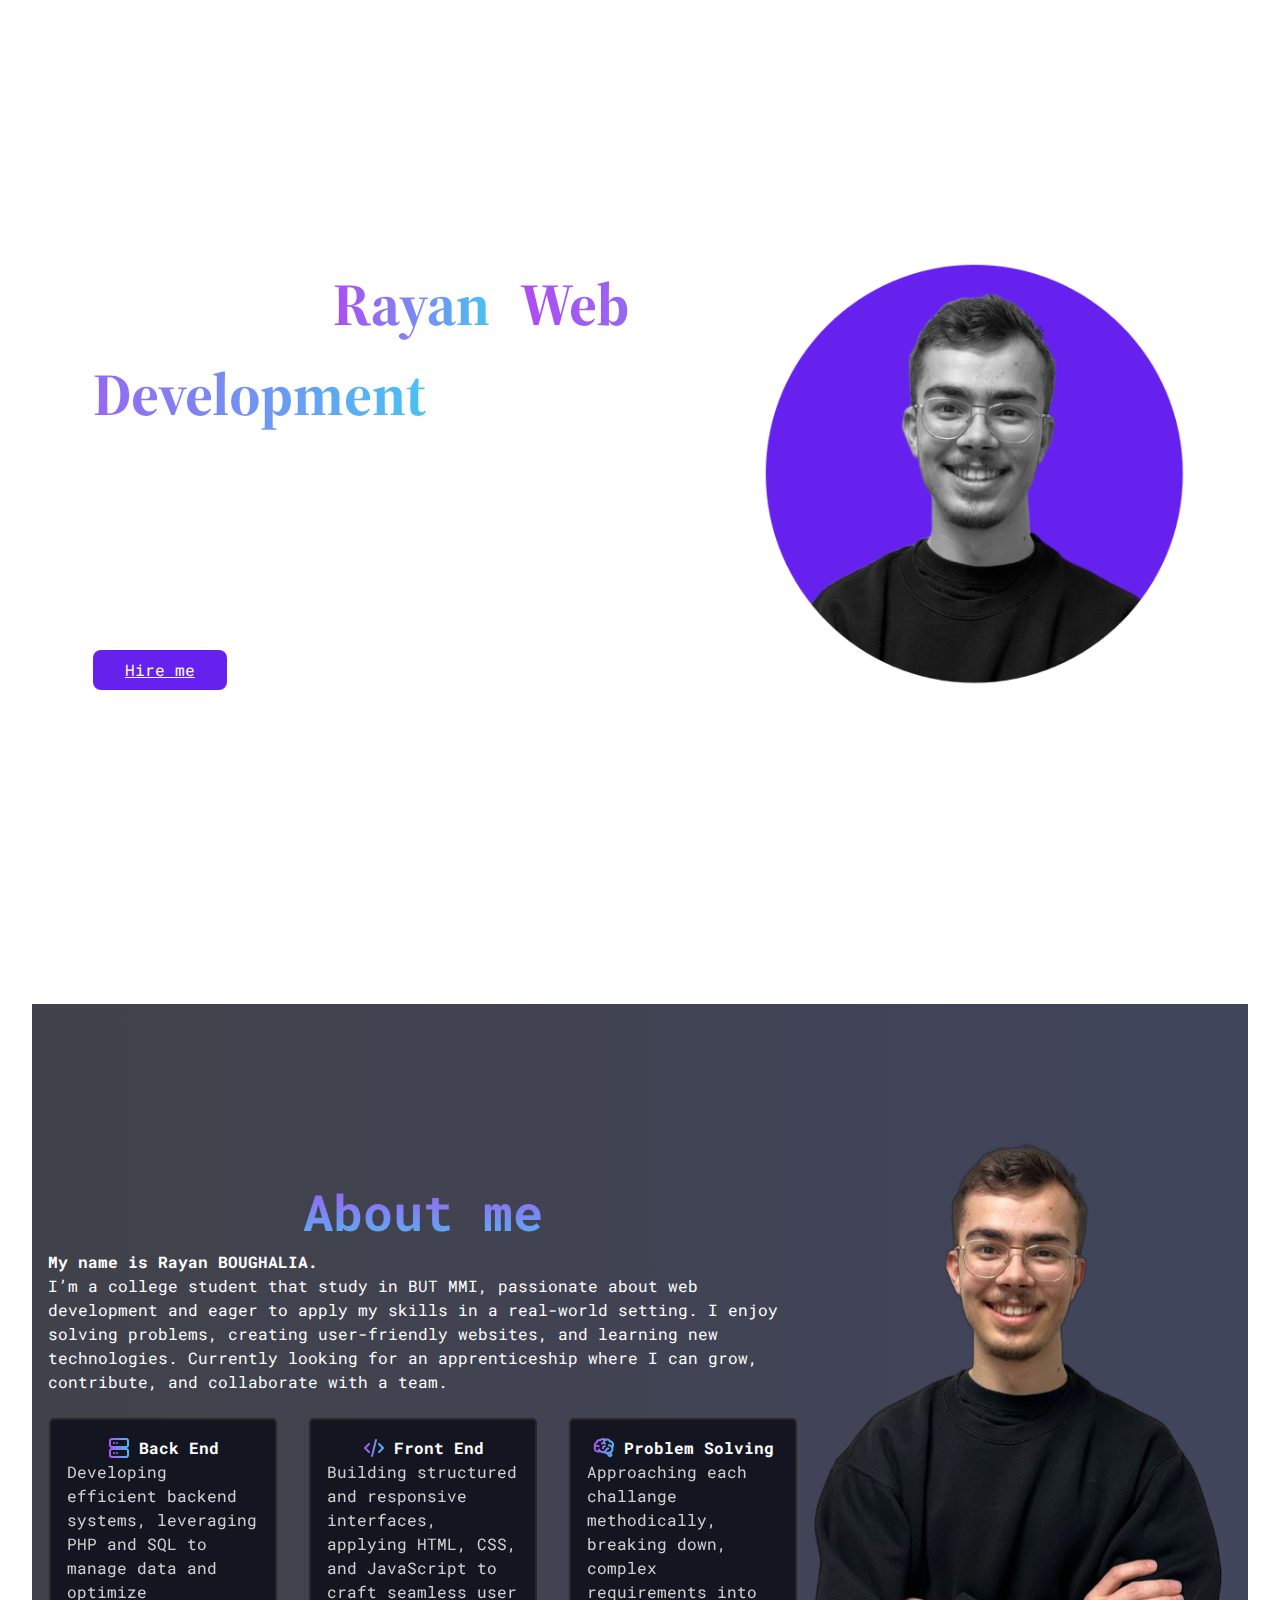
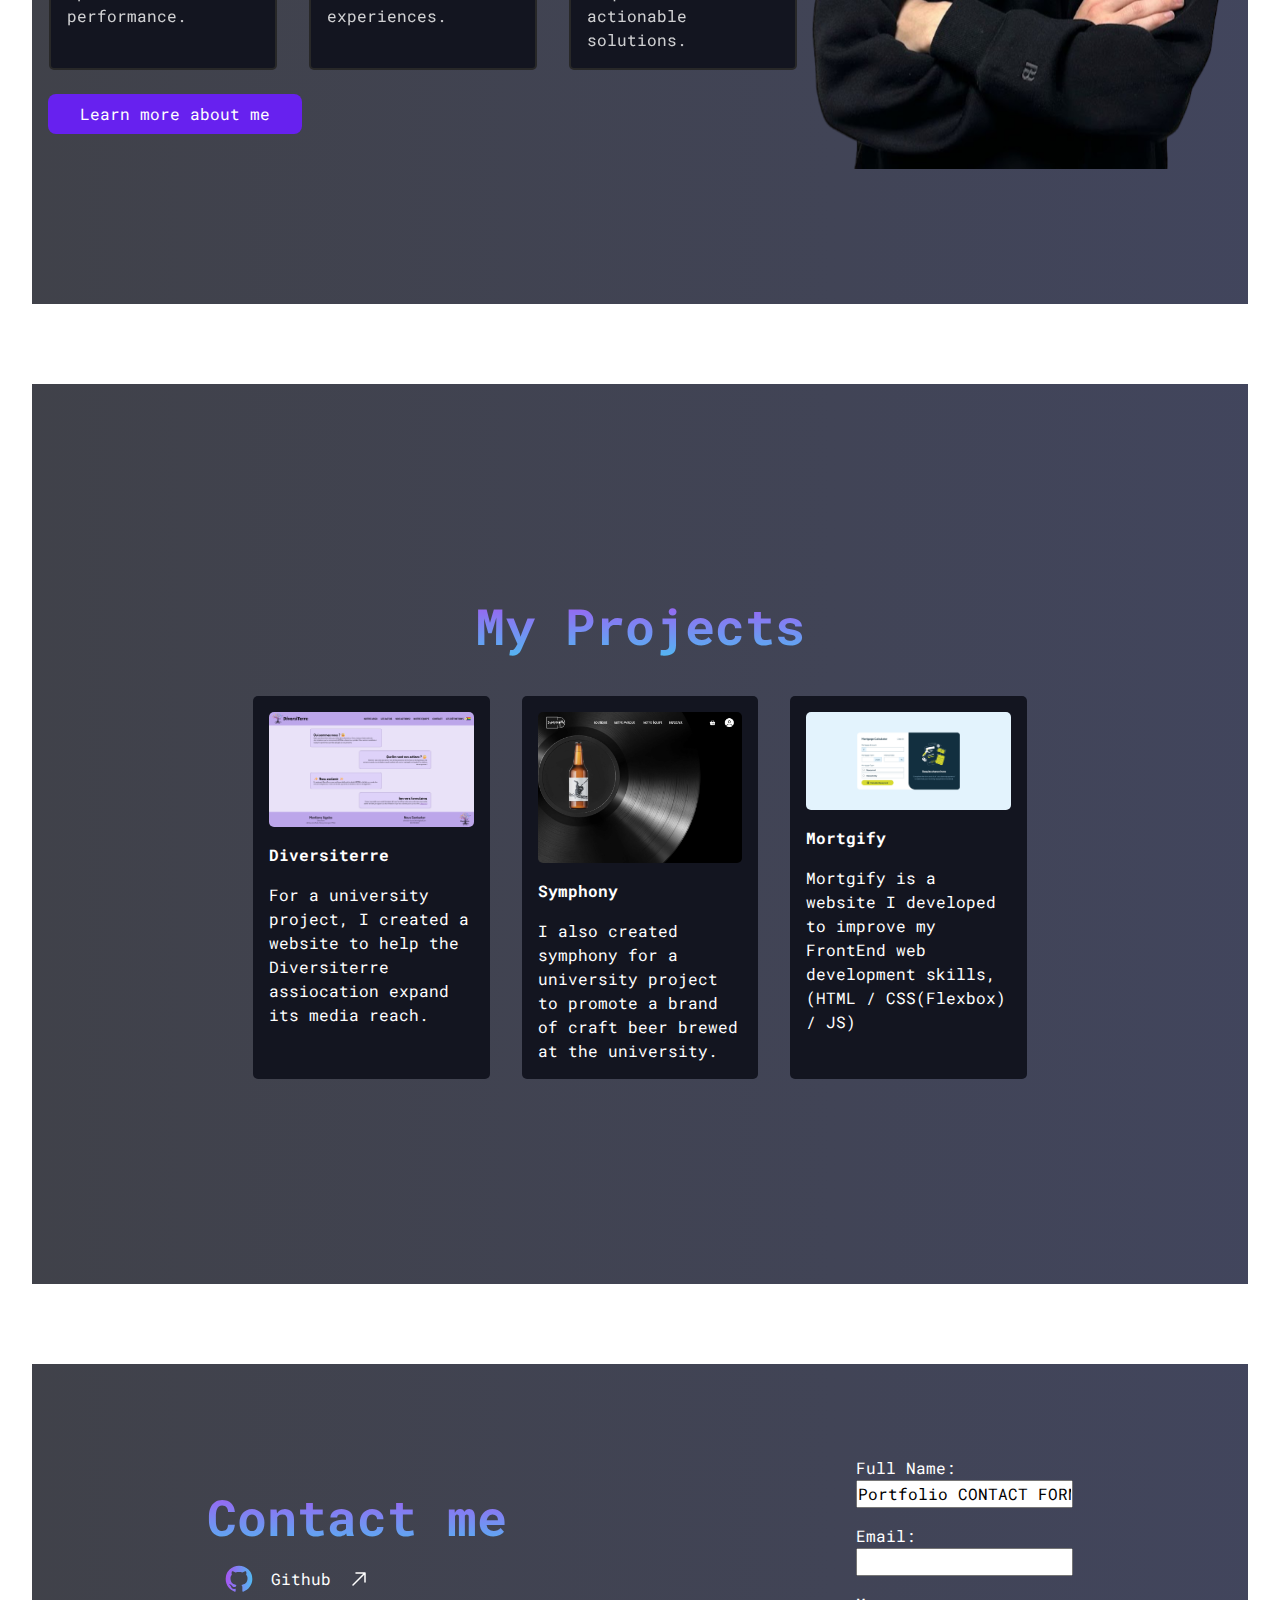
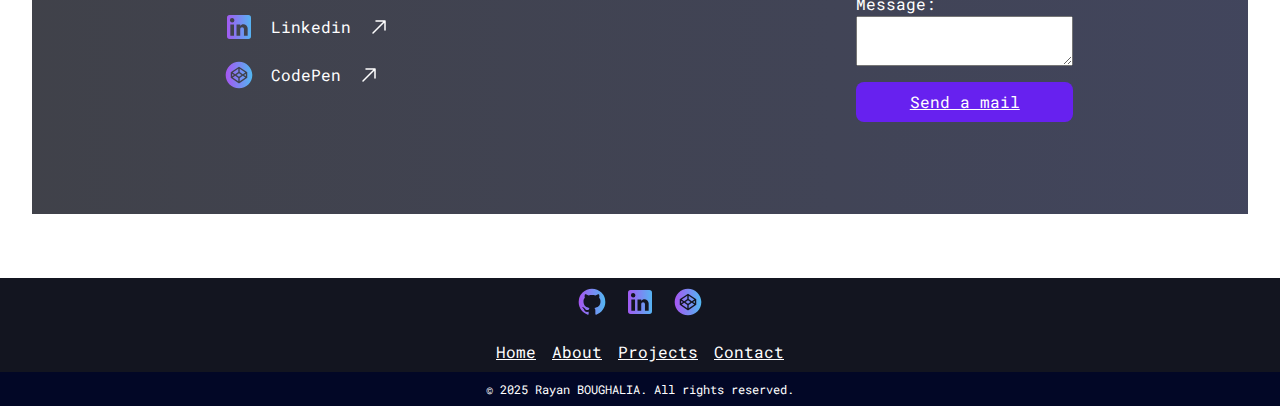
==== commit 73ac2fb2: "Update contact section layout and improve navigation links" ====
--- a/index.html
+++ b/index.html
@@ -27,9 +27,9 @@
       <h1>Rayan BOUGHALIA <span>/ Portfolio</span></h1>
       <nav>
         <ul>
-          <li><a href="#home">Home</a></li>
-          <li><a href="#about">About</a></li>
-          <li><a href="#works">Works</a></li>
+          <li><a href="#">Home</a></li>
+          <li><a href="#about-me">About</a></li>
+          <li><a href="#projects">Works</a></li>
           <li><a href="#contact-me">Contact</a></li>
         </ul>
       </nav>
@@ -199,7 +199,11 @@
             <textarea name="body" id="msg" required></textarea>
           </div>
           <div class="form-example">
-            <input onclick="alert('Comming Soon 😁!')" type="button" value="Send a mail" />
+            <input
+              onclick="alert('Comming Soon 😁!')"
+              type="button"
+              value="Send a mail"
+            />
             <!-- <input type="submit" value="Send a mail" /> -->
           </div>
         </form>
--- a/css/style.css
+++ b/css/style.css
@@ -281,6 +281,7 @@
 }
 
 #contact-me {
+    height: 50vh;
     padding: 1rem;
     display: flex;
     flex-direction: row;
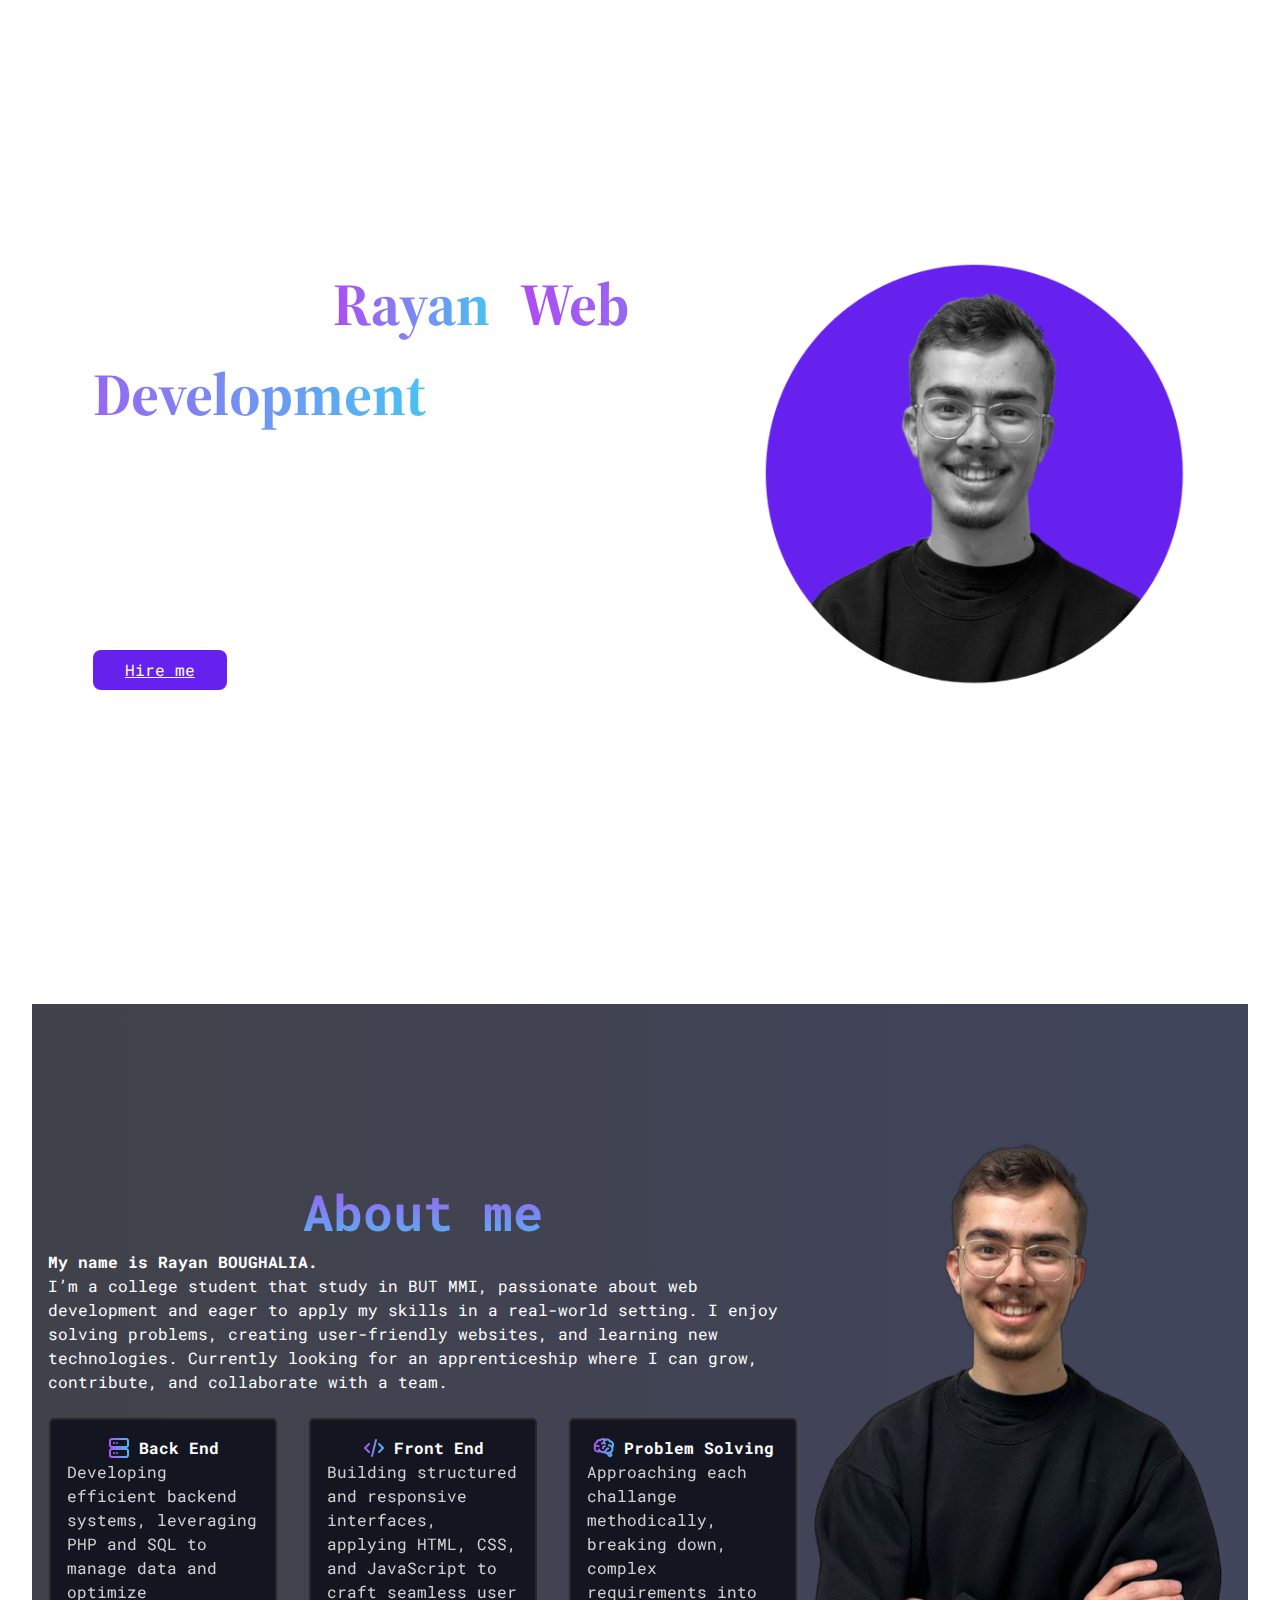
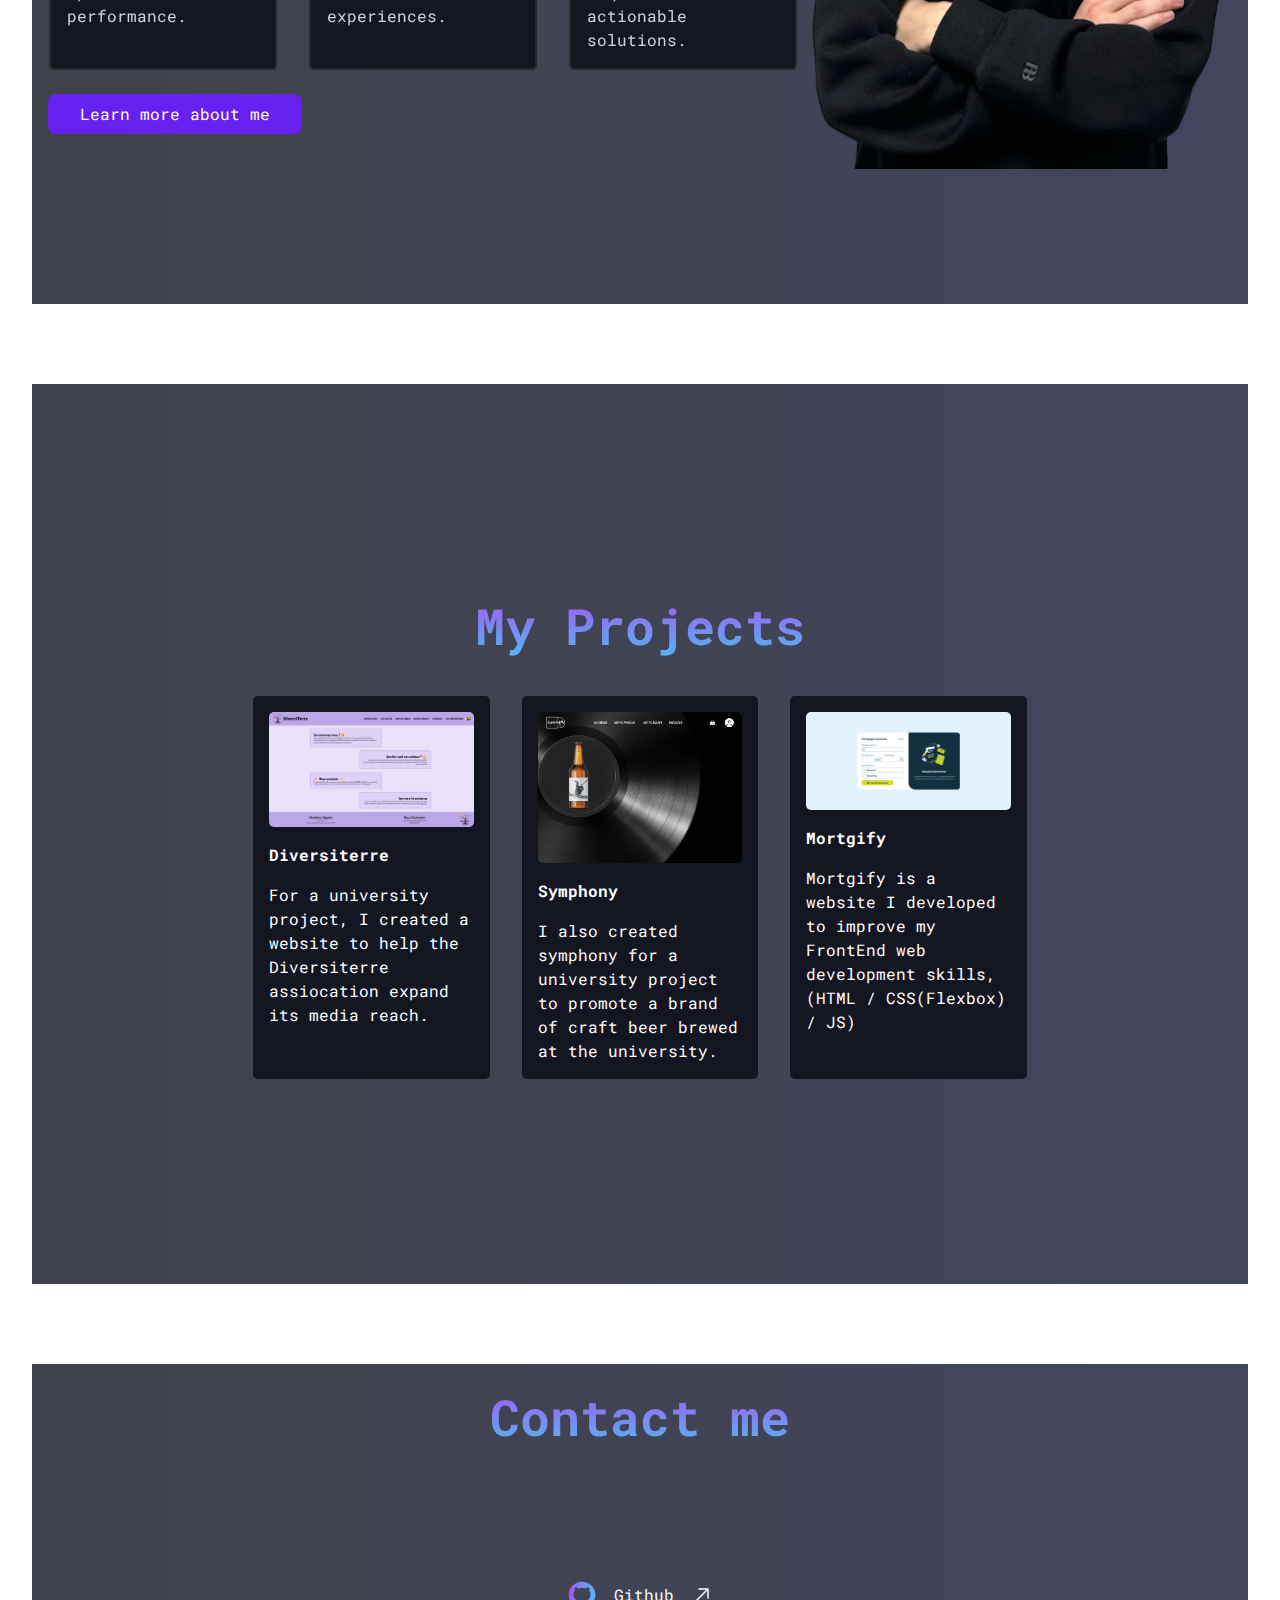
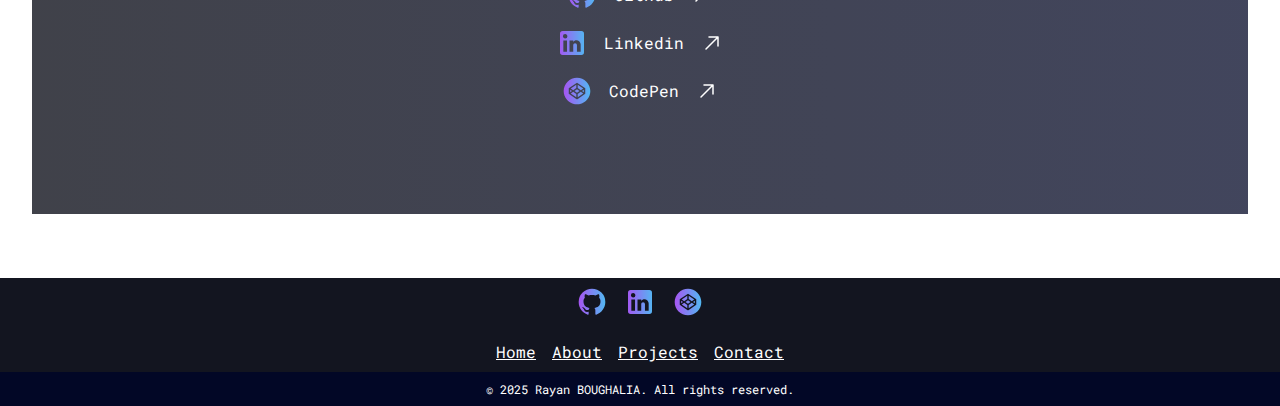
==== commit fbc044cb: "Implement email sending functionality and improve layout for contact section" ====
--- a/index.html
+++ b/index.html
@@ -39,7 +39,7 @@
         <div id="hero-info">
           <h2>
             Hi! I'm <span>Rayan</span>,<span>Web Development</span> Student in
-            MMI
+            <abbr title="Métier du Multimédia et de l'Internet">MMI</abbr>
           </h2>
           <p>
             Passionate about building clean, interactive, and user-friendly
@@ -52,6 +52,7 @@
           <img
             src="/assets/images/profile_picture.png"
             alt="Profile picture of Rayan Boughalia"
+            loading="lazy"
           />
         </figure>
       </section>
@@ -94,7 +95,11 @@
           >
         </div>
         <figure>
-          <img src="assets/images/photo pro prise taille bobg.png" alt="" />
+          <img
+            src="assets/images/photo pro prise taille bobg.png"
+            alt=""
+            loading="lazy"
+          />
         </figure>
       </section>
       <section id="projects">
@@ -103,6 +108,7 @@
           <div class="project-preview">
             <figure>
               <img
+                loading="lazy"
                 src="assets/images/Screenshot 2025-03-21 at 21-49-03 DiversiTerre.png"
                 alt=""
               />
@@ -116,6 +122,7 @@
           <div class="project-preview">
             <figure>
               <img
+                loading="lazy"
                 src="assets/images/Capture d'écran 2025-03-21 215159.png"
                 alt=""
               />
@@ -129,6 +136,7 @@
           <div class="project-preview">
             <figure>
               <img
+                loading="lazy"
                 src="assets/images/Screenshot 2025-03-21 at 21-53-25 Mortgify.png"
                 alt=""
               />
@@ -142,8 +150,8 @@
         </div>
       </section>
       <section id="contact-me">
-        <div id="left">
-          <h2 class="title">Contact me</h2>
+        <h2 class="title">Contact me</h2>
+        <div id="contact-links">
           <div id="github">
             <a target="_blank" href="https://github.com/Ryn-Bghl">
               <span class="mdi--github"></span>Github
@@ -170,7 +178,7 @@
           action="https://mail.google.com/mail/?view=cm&fs=1&"
           onsubmite=""
           method="get"
-          class="form-example"
+          class="form-example hidden"
           target="_blank"
         >
           <input type="text" name="view" value="cm" style="display: none" />
@@ -199,11 +207,7 @@
             <textarea name="body" id="msg" required></textarea>
           </div>
           <div class="form-example">
-            <input
-              onclick="alert('Comming Soon 😁!')"
-              type="button"
-              value="Send a mail"
-            />
+            <input onclick="sendMail()" type="button" value="Send a mail" />
             <!-- <input type="submit" value="Send a mail" /> -->
           </div>
         </form>
--- a/css/style.css
+++ b/css/style.css
@@ -81,6 +81,12 @@
 
 }
 
+/* Pseudo Classes */
+
+.hidden {
+    display: none !important;
+}
+
 * {
     color: var(--cls-white);
     font-family: var(--ff-primary);
@@ -284,7 +290,7 @@
     height: 50vh;
     padding: 1rem;
     display: flex;
-    flex-direction: row;
+    flex-direction: column;
     gap: 2rem;
     justify-content: space-around;
     align-items: center;
@@ -337,6 +343,15 @@
     text-decoration: none;
 }
 
+#contact-links {
+    flex-direction: column;
+    display: flex;
+    flex-grow: 1;
+    justify-content: center;
+    align-items: center;
+    height: min-content;
+}
+
 footer {
     display: flex;
     flex-direction: column;
